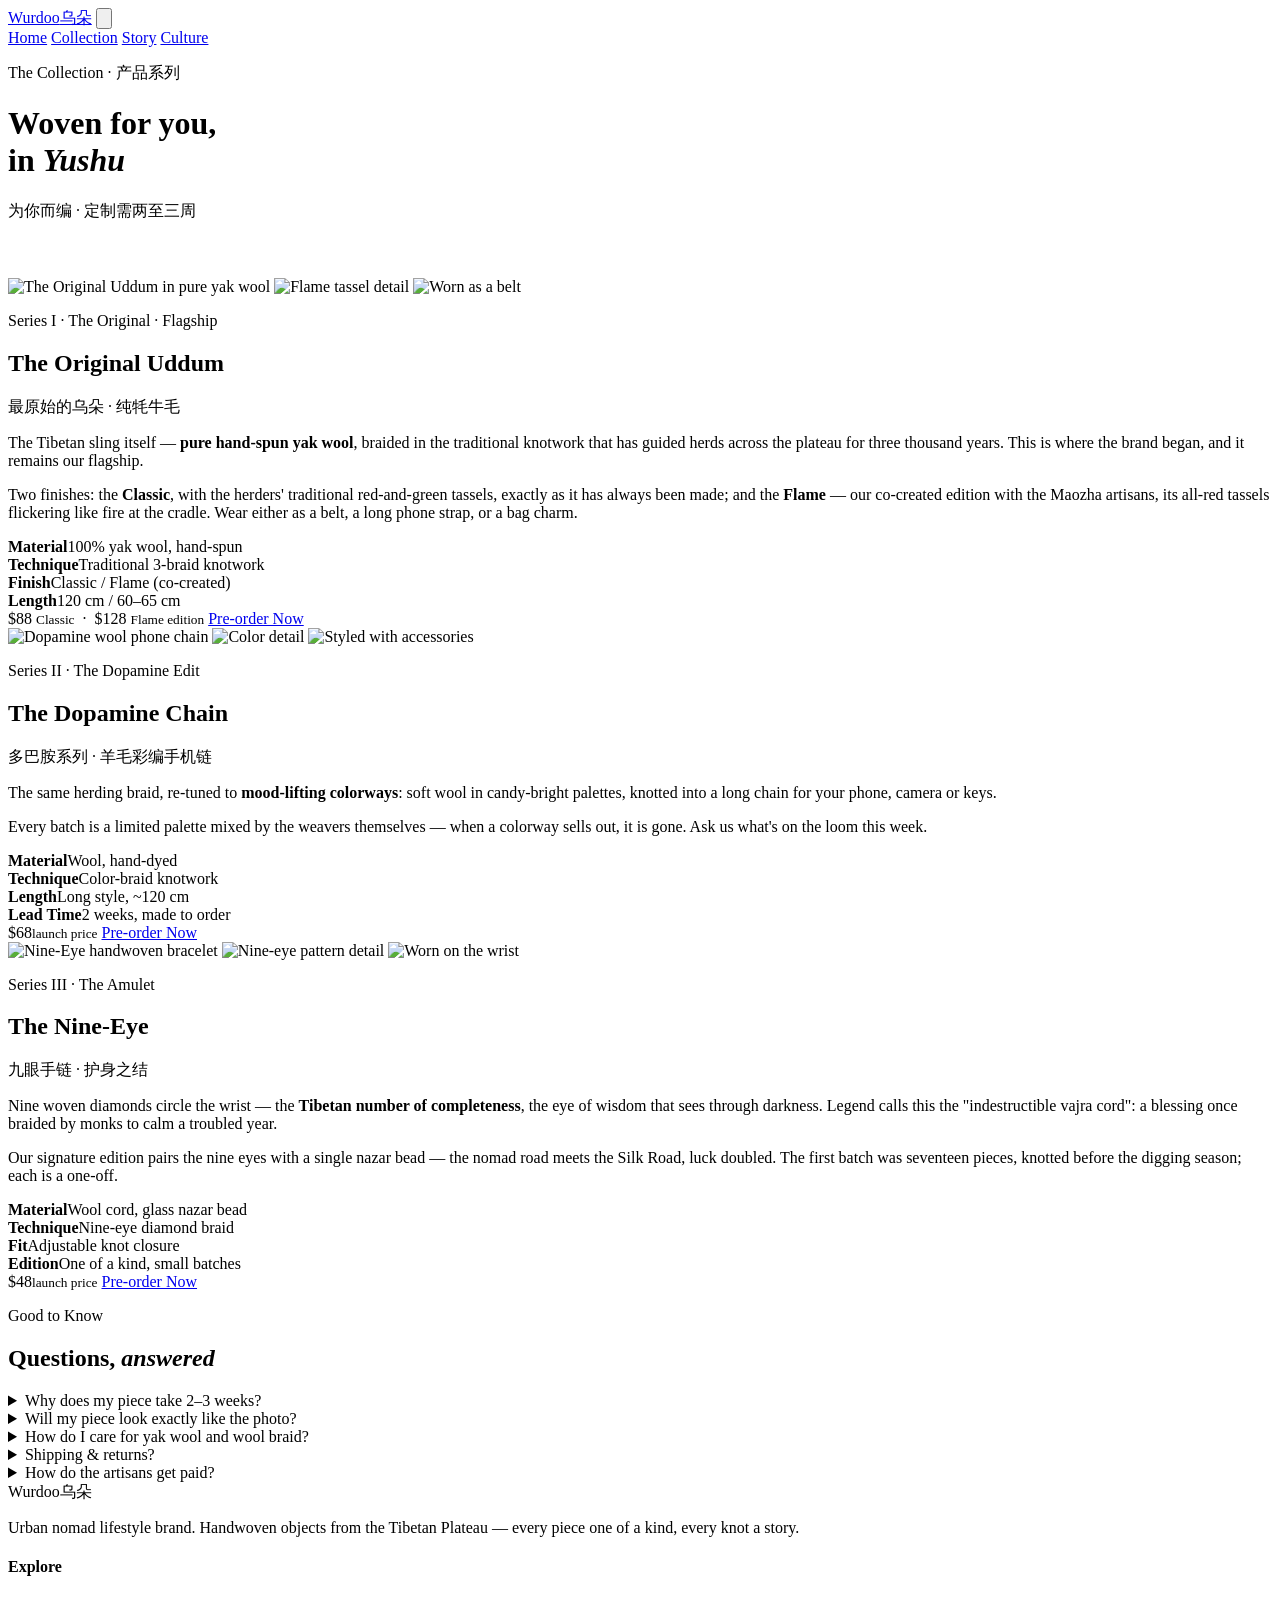
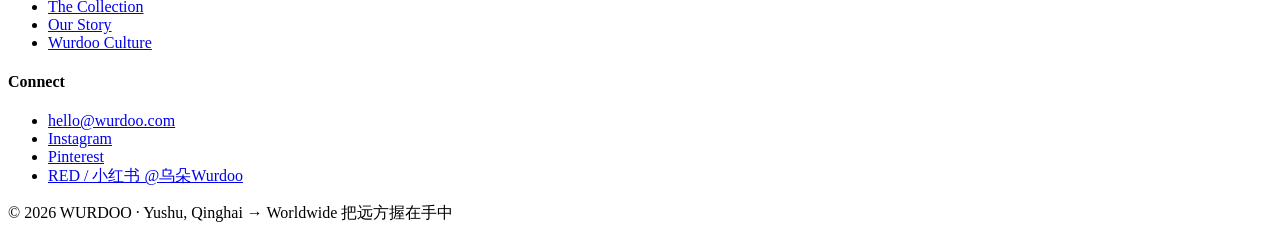
==== shop.html @ 2fc80f4a "Add files via upload" ====
<!DOCTYPE html>
<html lang="en">
<head>
  <meta charset="UTF-8">
  <meta name="viewport" content="width=device-width, initial-scale=1.0">
  <title>The Collection — WURDOO 乌朵</title>
  <meta name="description" content="Handwoven to order in Yushu, Qinghai: the Flame Uddum in pure yak wool, the Dopamine wool phone chain, and the Nine-Eye amulet bracelet. Every piece one of a kind.">
  <link rel="icon" href="favicon.svg" type="image/svg+xml">
  <meta property="og:type" content="website">
  <meta property="og:site_name" content="WURDOO 乌朵">
  <meta property="og:title" content="The Collection — WURDOO">
  <meta property="og:description" content="The Original Uddum in yak wool, the Dopamine phone chain, and the Nine-Eye amulet bracelet — handwoven to order in Yushu, Qinghai.">
  <meta property="og:image" content="https://wurdoo.com/images/flame-uddum-1.webp">
  <meta property="og:url" content="https://wurdoo.com/shop.html">
  <meta name="twitter:card" content="summary_large_image">
  <link rel="preconnect" href="https://fonts.googleapis.com">
  <link rel="preconnect" href="https://fonts.gstatic.com" crossorigin>
  <link href="https://fonts.googleapis.com/css2?family=Cormorant+Garamond:ital,wght@0,400;0,500;0,600;1,400;1,500&family=Jost:wght@300;400;500&family=Noto+Serif+SC:wght@400;600&display=swap" rel="stylesheet">
  <link rel="stylesheet" href="css/style.css">
  <!--
    Snipcart 接入预留（注册 snipcart.com 免费账户后启用）：
    1. 在 <head> 加：
       <script src="https://cdn.snipcart.com/themes/v3.4.1/default/snipcart.js" defer></script>
       <link href="https://cdn.snipcart.com/themes/v3.4.1/default/snipcart.css" rel="stylesheet">
       <div hidden id="snipcart" data-api-key="你的API_KEY"></div>
    2. 把下方购买按钮换成：
       <button class="btn solid snipcart-add-item"
         data-item-id="flame-uddum"
         data-item-price="128"
         data-item-url="https://你的域名/shop.html"
         data-item-name="The Flame Uddum">Add to Cart</button>
  -->
</head>
<body>

<nav class="nav">
  <div class="nav-inner">
    <a href="index.html" class="brand-mark">Wurdoo<span class="zh">乌朵</span></a>
    <button class="nav-toggle" aria-label="menu" onclick="document.getElementById('navlinks').classList.toggle('open')">
      <svg viewBox="0 0 24 24" fill="none" stroke-width="1.5"><path d="M3 6h18M3 12h18M3 18h18" stroke-linecap="round"/></svg>
    </button>
    <div class="nav-links" id="navlinks">
      <a href="index.html">Home</a>
      <a href="shop.html" class="active">Collection</a>
      <a href="story.html">Story</a>
      <a href="culture.html">Culture</a>
    </div>
  </div>
  <div class="prayer-strip"><span class="b"></span><span class="w"></span><span class="r"></span><span class="g"></span><span class="y"></span></div>
</nav>

<header class="page-hero">
  <p class="kicker">The Collection · 产品系列</p>
  <h1>Woven for you,<br>in <em>Yushu</em></h1>
  <p class="zh-sub">为你而编 · 定制需两至三周</p>
</header>

<section style="padding-top:40px;">
  <div class="container">

    <!-- I. The Original Uddum -->
    <div class="shop-product" id="original">
      <div class="gallery">
        <img src="images/flame-uddum-1.webp" alt="The Original Uddum in pure yak wool" loading="lazy">
        <img src="images/flame-uddum-2.webp" alt="Flame tassel detail" loading="lazy">
        <img src="images/morandi-belt-1.webp" alt="Worn as a belt" loading="lazy">
      </div>
      <div class="info">
        <p class="series">Series I · The Original · Flagship</p>
        <h2>The Original Uddum</h2>
        <p class="zh">最原始的乌朵 · 纯牦牛毛</p>
        <p>The Tibetan sling itself — <strong>pure hand-spun yak wool</strong>, braided in the traditional knotwork that has guided herds across the plateau for three thousand years. This is where the brand began, and it remains our flagship.</p>
        <p>Two finishes: the <strong>Classic</strong>, with the herders' traditional red-and-green tassels, exactly as it has always been made; and the <strong>Flame</strong> — our co-created edition with the Maozha artisans, its all-red tassels flickering like fire at the cradle. Wear either as a belt, a long phone strap, or a bag charm.</p>
        <div class="specs">
          <div><strong>Material</strong>100% yak wool, hand-spun</div>
          <div><strong>Technique</strong>Traditional 3-braid knotwork</div>
          <div><strong>Finish</strong>Classic / Flame (co-created)</div>
          <div><strong>Length</strong>120 cm / 60–65 cm</div>
        </div>
        <div class="buy-row">
          <span class="price">$88 <small>Classic</small>&nbsp;&nbsp;·&nbsp;&nbsp;$128 <small>Flame edition</small></span>
          <a href="mailto:hello@wurdoo.com?subject=Order%3A%20Original%20Uddum" class="btn solid">Pre-order Now</a>
        </div>
      </div>
    </div>

    <!-- II. Dopamine Chain -->
    <div class="shop-product" id="dopamine">
      <div class="gallery">
        <img src="images/dopamine-1.webp" alt="Dopamine wool phone chain" loading="lazy">
        <img src="images/dopamine-2.webp" alt="Color detail" loading="lazy">
        <img src="images/dopamine-3.webp" alt="Styled with accessories" loading="lazy">
      </div>
      <div class="info">
        <p class="series">Series II · The Dopamine Edit</p>
        <h2>The Dopamine Chain</h2>
        <p class="zh">多巴胺系列 · 羊毛彩编手机链</p>
        <p>The same herding braid, re-tuned to <strong>mood-lifting colorways</strong>: soft wool in candy-bright palettes, knotted into a long chain for your phone, camera or keys.</p>
        <p>Every batch is a limited palette mixed by the weavers themselves — when a colorway sells out, it is gone. Ask us what's on the loom this week.</p>
        <div class="specs">
          <div><strong>Material</strong>Wool, hand-dyed</div>
          <div><strong>Technique</strong>Color-braid knotwork</div>
          <div><strong>Length</strong>Long style, ~120 cm</div>
          <div><strong>Lead Time</strong>2 weeks, made to order</div>
        </div>
        <div class="buy-row">
          <span class="price">$68<small>launch price</small></span>
          <a href="mailto:hello@wurdoo.com?subject=Order%3A%20Dopamine%20Chain" class="btn solid">Pre-order Now</a>
        </div>
      </div>
    </div>

    <!-- III. Nine-Eye -->
    <div class="shop-product" id="nineeye" style="border-bottom:none;">
      <div class="gallery">
        <img src="images/nine-eye-pupil-1.webp" alt="Nine-Eye handwoven bracelet" loading="lazy">
        <img src="images/nine-eye-1.webp" alt="Nine-eye pattern detail" loading="lazy">
        <img src="images/nine-eye-2.webp" alt="Worn on the wrist" loading="lazy">
      </div>
      <div class="info">
        <p class="series">Series III · The Amulet</p>
        <h2>The Nine-Eye</h2>
        <p class="zh">九眼手链 · 护身之结</p>
        <p>Nine woven diamonds circle the wrist — the <strong>Tibetan number of completeness</strong>, the eye of wisdom that sees through darkness. Legend calls this the "indestructible vajra cord": a blessing once braided by monks to calm a troubled year.</p>
        <p>Our signature edition pairs the nine eyes with a single nazar bead — the nomad road meets the Silk Road, luck doubled. The first batch was seventeen pieces, knotted before the digging season; each is a one-off.</p>
        <div class="specs">
          <div><strong>Material</strong>Wool cord, glass nazar bead</div>
          <div><strong>Technique</strong>Nine-eye diamond braid</div>
          <div><strong>Fit</strong>Adjustable knot closure</div>
          <div><strong>Edition</strong>One of a kind, small batches</div>
        </div>
        <div class="buy-row">
          <span class="price">$48<small>launch price</small></span>
          <a href="mailto:hello@wurdoo.com?subject=Order%3A%20Nine-Eye%20Bracelet" class="btn solid">Pre-order Now</a>
        </div>
      </div>
    </div>

  </div>
</section>

<section style="padding-top:0;">
  <div class="container">
    <div class="section-head">
      <p class="kicker">Good to Know</p>
      <h2>Questions, <em>answered</em></h2>
      <div class="eye-row"><span class="line"></span><span class="eye filled"></span><span class="line"></span></div>
    </div>
    <div class="faq">
      <details>
        <summary>Why does my piece take 2–3 weeks?</summary>
        <div class="faq-body">Everything is knotted to order by artisans in Yushu — around their herding and family rhythm, not a factory clock. Your wait is someone's unhurried handwork. We'll send photos when your piece goes on the loom.</div>
      </details>
      <details>
        <summary>Will my piece look exactly like the photo?</summary>
        <div class="faq-body">No — and that's the point. Hand-spun yak wool varies in shade; hand-dyed colors vary by batch; each weaver's tension leaves a signature. Expect beautiful variation, and know that no two pieces on earth are identical.</div>
      </details>
      <details>
        <summary>How do I care for yak wool and wool braid?</summary>
        <div class="faq-body">Keep it dry, air it in shade, and spot-clean with a damp cloth if needed. Avoid machine washing and long sun exposure. Like all handwork, it ages gracefully with use — the braid softens and the colors mellow.</div>
      </details>
      <details>
        <summary>Shipping & returns?</summary>
        <div class="faq-body">Worldwide shipping from China, tracked. Made-to-order pieces are crafted for you personally, so we can't accept casual returns — but if anything is wrong with your order, write to us and we'll make it right.</div>
      </details>
      <details>
        <summary>How do the artisans get paid?</summary>
        <div class="faq-body">Makers are paid per piece at rates they set with us, ahead of each batch. Wurdoo began as a way to bring income to the weaving families of Maozha Township — that order of priorities hasn't changed.</div>
      </details>
    </div>
  </div>
</section>

<footer>
  <div class="footer-inner">
    <div class="footer-brand">
      <span class="brand-mark">Wurdoo<span class="zh">乌朵</span></span>
      <p>Urban nomad lifestyle brand. Handwoven objects from the Tibetan Plateau — every piece one of a kind, every knot a story.</p>
    </div>
    <div>
      <h4>Explore</h4>
      <ul>
        <li><a href="shop.html">The Collection</a></li>
        <li><a href="story.html">Our Story</a></li>
        <li><a href="culture.html">Wurdoo Culture</a></li>
      </ul>
    </div>
    <div>
      <h4>Connect</h4>
      <ul>
        <li><a href="mailto:hello@wurdoo.com">hello@wurdoo.com</a></li>
        <li><a href="#">Instagram</a></li>
        <li><a href="#">Pinterest</a></li>
        <li><a href="#">RED / 小红书 @乌朵Wurdoo</a></li>
      </ul>
    </div>
  </div>
  <div class="footer-bottom">
    <span>© 2026 WURDOO · Yushu, Qinghai → Worldwide</span>
    <span>把远方握在手中</span>
  </div>
</footer>

</body>
</html>
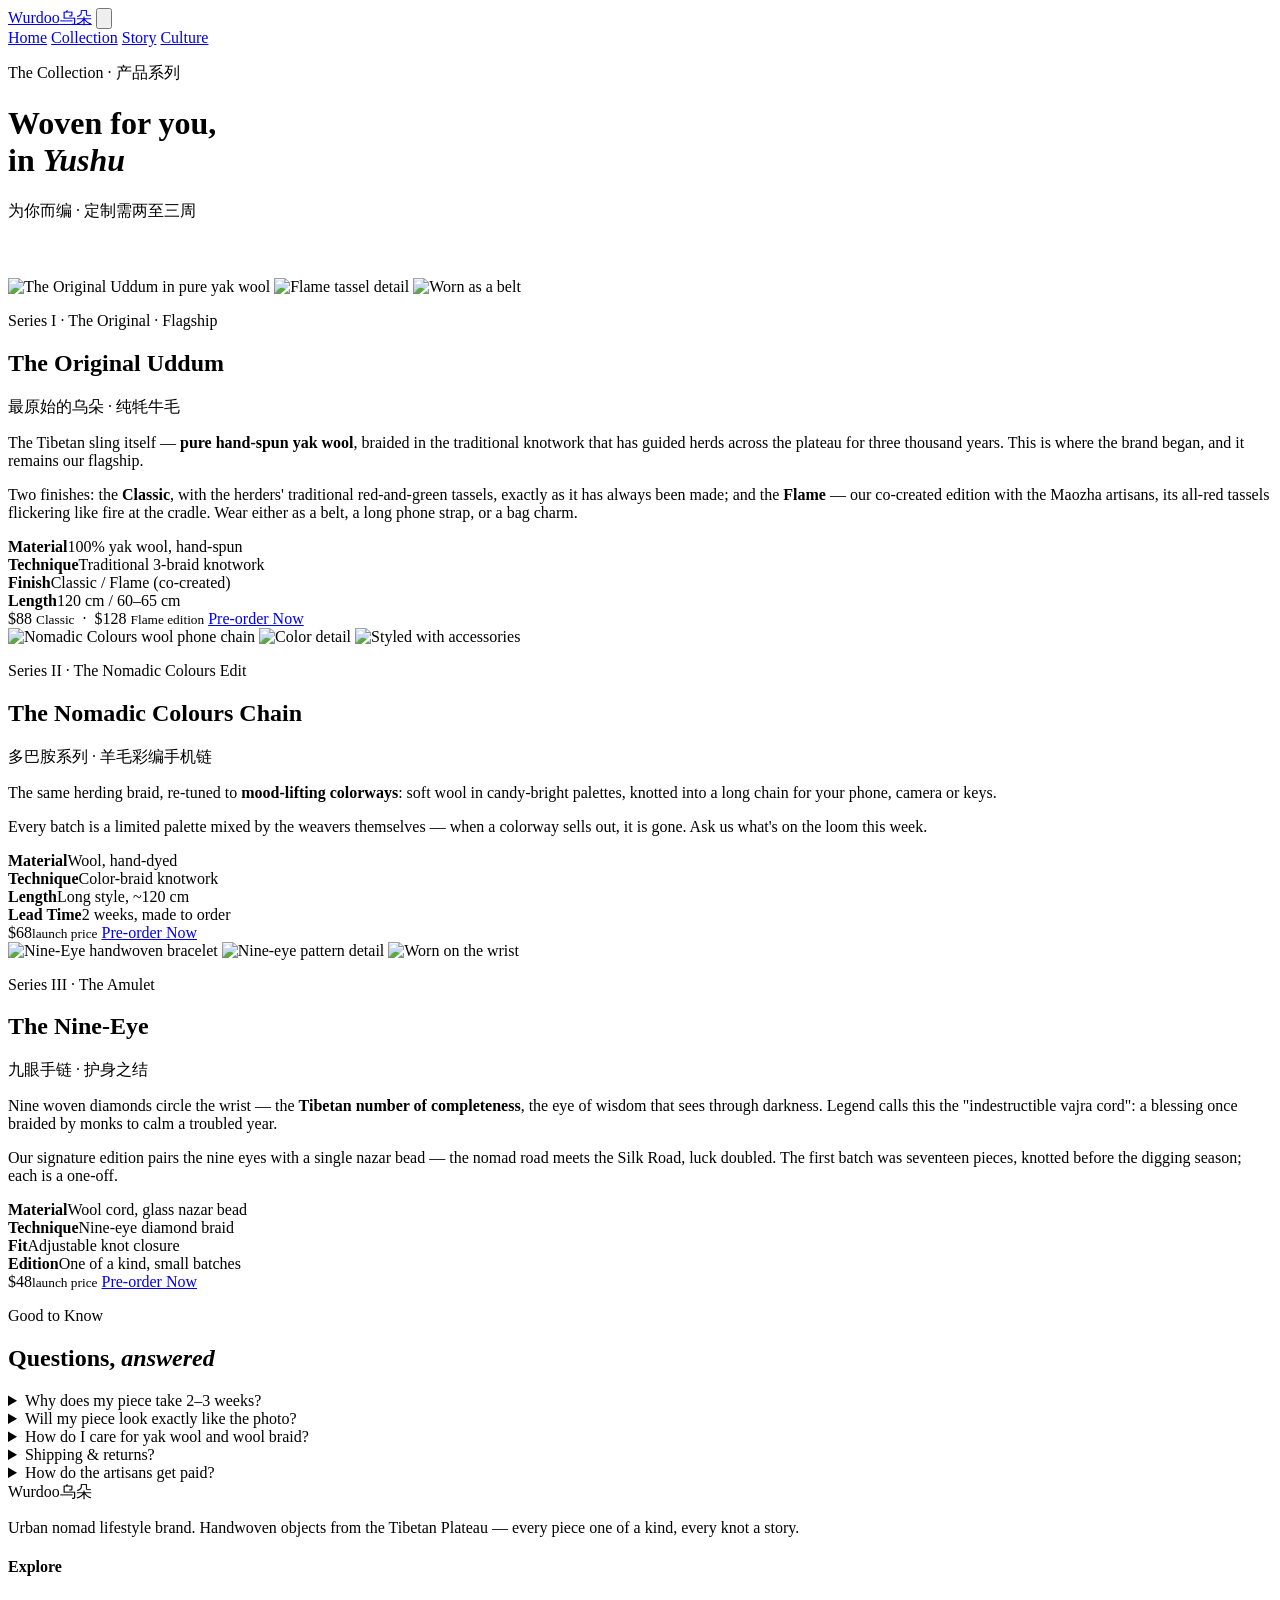
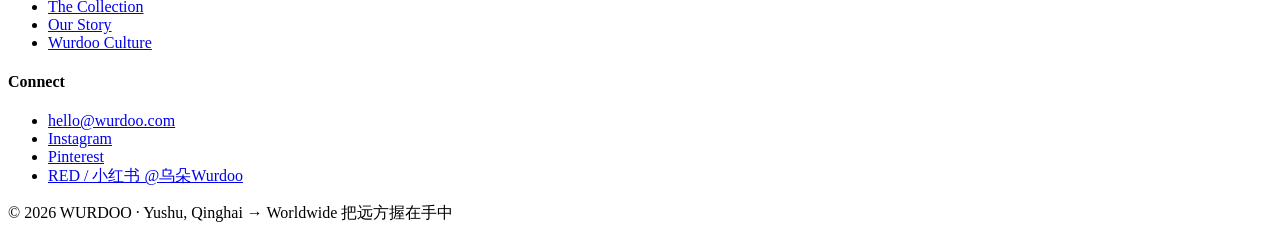
==== commit 9474070a: "Update product details for Nomadic Colours Chain" ====
--- a/shop.html
+++ b/shop.html
@@ -4,12 +4,12 @@
   <meta charset="UTF-8">
   <meta name="viewport" content="width=device-width, initial-scale=1.0">
   <title>The Collection — WURDOO 乌朵</title>
-  <meta name="description" content="Handwoven to order in Yushu, Qinghai: the Flame Uddum in pure yak wool, the Dopamine wool phone chain, and the Nine-Eye amulet bracelet. Every piece one of a kind.">
+  <meta name="description" content="Handwoven to order in Yushu, Qinghai: the Flame Uddum in pure yak wool, the Nomadic Colours wool phone chain, and the Nine-Eye amulet bracelet. Every piece one of a kind.">
   <link rel="icon" href="favicon.svg" type="image/svg+xml">
   <meta property="og:type" content="website">
   <meta property="og:site_name" content="WURDOO 乌朵">
   <meta property="og:title" content="The Collection — WURDOO">
-  <meta property="og:description" content="The Original Uddum in yak wool, the Dopamine phone chain, and the Nine-Eye amulet bracelet — handwoven to order in Yushu, Qinghai.">
+  <meta property="og:description" content="The Original Uddum in yak wool, the Nomadic Colours phone chain, and the Nine-Eye amulet bracelet — handwoven to order in Yushu, Qinghai.">
   <meta property="og:image" content="https://wurdoo.com/images/flame-uddum-1.webp">
   <meta property="og:url" content="https://wurdoo.com/shop.html">
   <meta name="twitter:card" content="summary_large_image">
@@ -84,16 +84,16 @@
       </div>
     </div>
 
-    <!-- II. Dopamine Chain -->
+    <!-- II. Nomadic Colours Chain -->
     <div class="shop-product" id="dopamine">
       <div class="gallery">
-        <img src="images/dopamine-1.webp" alt="Dopamine wool phone chain" loading="lazy">
-        <img src="images/dopamine-2.webp" alt="Color detail" loading="lazy">
-        <img src="images/dopamine-3.webp" alt="Styled with accessories" loading="lazy">
+        <img src="images/Nomadic Colours-1.webp" alt="Nomadic Colours wool phone chain" loading="lazy">
+        <img src="images/Nomadic Colours-2.webp" alt="Color detail" loading="lazy">
+        <img src="images/Nomadic Colours-3.webp" alt="Styled with accessories" loading="lazy">
       </div>
       <div class="info">
-        <p class="series">Series II · The Dopamine Edit</p>
-        <h2>The Dopamine Chain</h2>
+        <p class="series">Series II · The Nomadic Colours Edit</p>
+        <h2>The Nomadic Colours Chain</h2>
         <p class="zh">多巴胺系列 · 羊毛彩编手机链</p>
         <p>The same herding braid, re-tuned to <strong>mood-lifting colorways</strong>: soft wool in candy-bright palettes, knotted into a long chain for your phone, camera or keys.</p>
         <p>Every batch is a limited palette mixed by the weavers themselves — when a colorway sells out, it is gone. Ask us what's on the loom this week.</p>
@@ -105,7 +105,7 @@
         </div>
         <div class="buy-row">
           <span class="price">$68<small>launch price</small></span>
-          <a href="mailto:hello@wurdoo.com?subject=Order%3A%20Dopamine%20Chain" class="btn solid">Pre-order Now</a>
+          <a href="mailto:hello@wurdoo.com?subject=Order%3A%20Nomadic Colours%20Chain" class="btn solid">Pre-order Now</a>
         </div>
       </div>
     </div>
